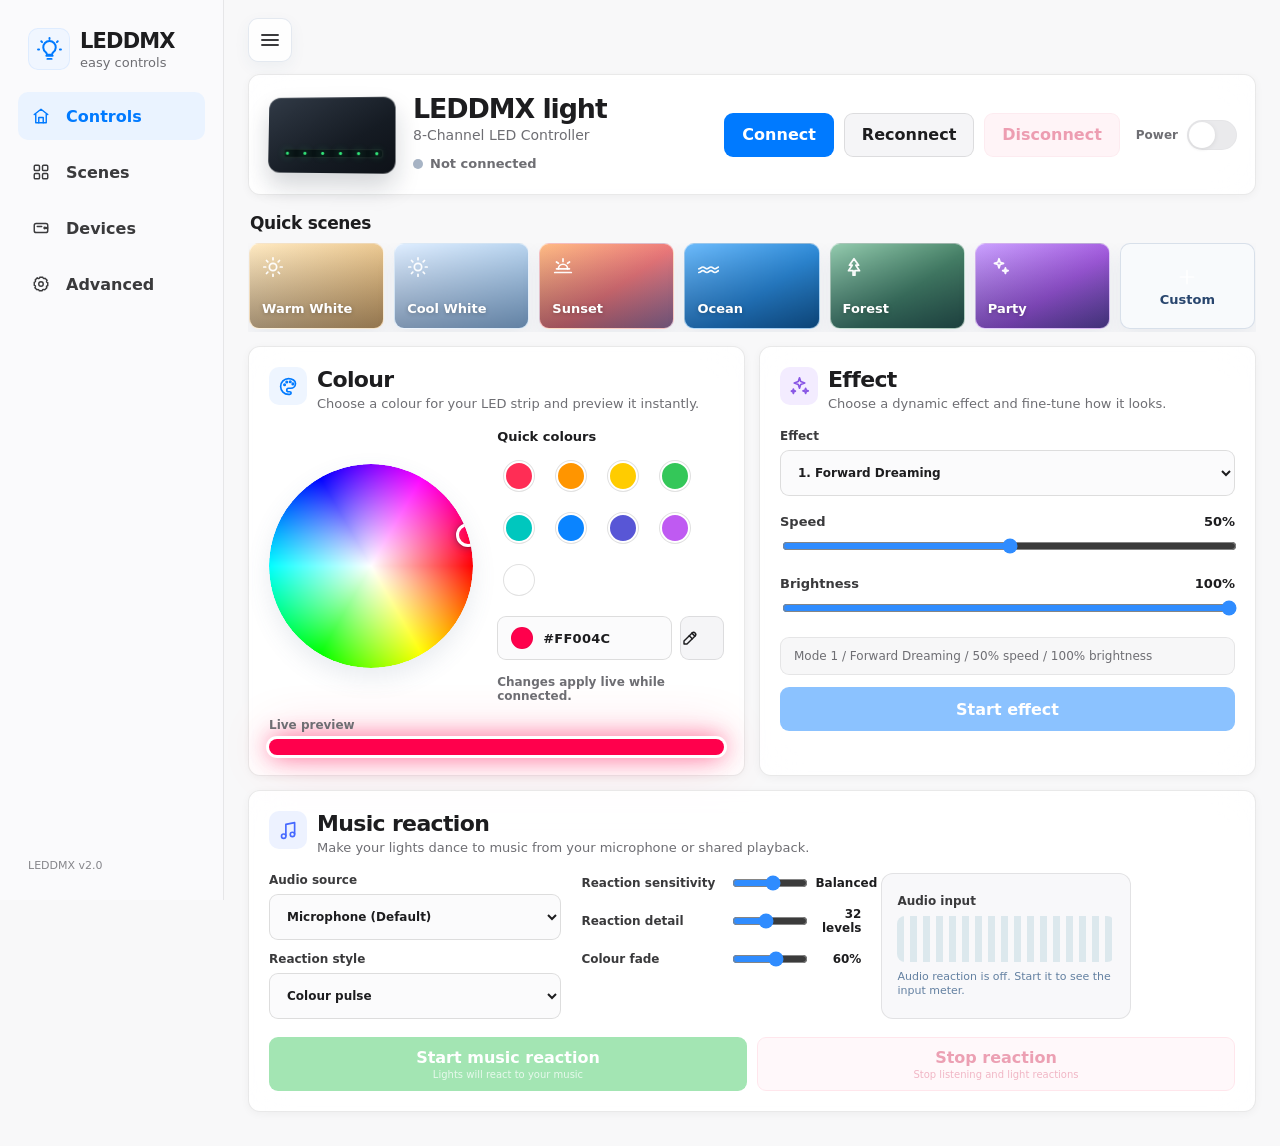
==== index.html @ a2bfce5e "chore: prepare open-source v2.0 release Add MIT licensing and repository hygiene, remove the device-" ====
<!doctype html>
<html lang="en">
<head>
  <meta charset="utf-8">
  <meta name="viewport" content="width=device-width, initial-scale=1, viewport-fit=cover">
  <meta name="theme-color" content="#f5f5f7">
  <link rel="icon" href="assets/favicon.svg" type="image/svg+xml">
  <title>LEDDMX easy controls</title>
  <link rel="stylesheet" href="assets/css/shared.css">
  <link rel="stylesheet" href="assets/css/home.css">
</head>
<body class="page-home">
  <a class="skip-link" href="#controls">Skip to controls</a>
  <div class="app-shell">
    <aside class="sidebar" id="sidebar" aria-label="LEDDMX navigation">
      <div class="brand">
        <div class="brand-bulb"><svg class="icon lg" viewBox="0 0 24 24" aria-hidden="true"><path d="M9 18h6"/><path d="M10 21h4"/><path d="M8.2 14.5A6 6 0 1 1 15.8 14.5c-.9.8-1.3 1.5-1.4 2.5H9.6c-.1-1-.5-1.7-1.4-2.5Z"/><path d="M12 2V1"/><path d="m4.9 4.9-.8-.8"/><path d="M2 12H1"/><path d="m19.1 4.9.8-.8"/><path d="M22 12h1"/></svg></div>
        <div><strong>LEDDMX</strong><small>easy controls</small></div>
      </div>
      <nav class="nav" aria-label="Primary navigation">
        <a class="active" href="index.html" aria-current="page"><span class="ico"><svg class="icon sm" viewBox="0 0 24 24" aria-hidden="true"><path d="m3 10 9-7 9 7"/><path d="M5 9.5V21h14V9.5"/><path d="M9 21v-7h6v7"/></svg></span>Controls</a>
        <a href="#scenes"><span class="ico"><svg class="icon sm" viewBox="0 0 24 24" aria-hidden="true"><rect x="3" y="3" width="7" height="7" rx="1.5"/><rect x="14" y="3" width="7" height="7" rx="1.5"/><rect x="3" y="14" width="7" height="7" rx="1.5"/><rect x="14" y="14" width="7" height="7" rx="1.5"/></svg></span>Scenes</a>
        <a href="#device"><span class="ico"><svg class="icon sm" viewBox="0 0 24 24" aria-hidden="true"><rect x="3" y="6" width="18" height="12" rx="2.5"/><path d="M7 10h6"/><circle cx="17" cy="12" r="1"/><circle cx="20" cy="12" r=".8"/></svg></span>Devices</a>
        <a href="advanced.html"><span class="ico"><svg class="icon sm" viewBox="0 0 24 24" aria-hidden="true"><circle cx="12" cy="12" r="3"/><path d="M19.4 15a1.7 1.7 0 0 0 .34 1.88l.06.06-2.83 2.83-.06-.06A1.7 1.7 0 0 0 15 19.4a1.7 1.7 0 0 0-1 .6 1.7 1.7 0 0 0-.4 1.1V21h-4v-.1A1.7 1.7 0 0 0 8.6 19.4a1.7 1.7 0 0 0-1.88.34l-.06.06-2.83-2.83.06-.06A1.7 1.7 0 0 0 4.6 15a1.7 1.7 0 0 0-.6-1 1.7 1.7 0 0 0-1.1-.4H3v-4h.1A1.7 1.7 0 0 0 4.6 8.6a1.7 1.7 0 0 0-.34-1.88l-.06-.06 2.83-2.83.06.06A1.7 1.7 0 0 0 9 4.6a1.7 1.7 0 0 0 1-.6 1.7 1.7 0 0 0 .4-1.1V3h4v.1A1.7 1.7 0 0 0 15.4 4.6a1.7 1.7 0 0 0 1.88-.34l.06-.06 2.83 2.83-.06.06A1.7 1.7 0 0 0 19.4 9c.13.37.35.7.65.96.3.25.68.39 1.08.4H21v4h-.1A1.7 1.7 0 0 0 19.4 15Z"/></svg></span>Advanced</a>
      </nav>
      <div class="sidebar-spacer"></div>
      <div class="sidebar-footer">LEDDMX v2.0</div>
    </aside>

    <button class="sidebar-overlay" id="sidebar-overlay" type="button" aria-label="Close navigation"></button>

    <main class="main" id="controls" tabindex="-1">
      <noscript><p class="noscript-notice">JavaScript is required to connect to and control the LEDDMX light.</p></noscript>
      <div class="app-topbar">
        <button class="menu-button" id="menu-toggle" type="button" aria-label="Toggle navigation" aria-controls="sidebar" aria-expanded="false"><svg class="icon lg" viewBox="0 0 24 24" aria-hidden="true"><path d="M4 7h16M4 12h16M4 17h16"/></svg></button>
        <div class="topbar-brand"><div class="brand-bulb"><svg class="icon lg" viewBox="0 0 24 24" aria-hidden="true"><path d="M9 18h6"/><path d="M10 21h4"/><path d="M8.2 14.5A6 6 0 1 1 15.8 14.5c-.9.8-1.3 1.5-1.4 2.5H9.6c-.1-1-.5-1.7-1.4-2.5Z"/><path d="M12 2V1"/><path d="m4.9 4.9-.8-.8"/><path d="M2 12H1"/><path d="m19.1 4.9.8-.8"/><path d="M22 12h1"/></svg></div><div><strong>LEDDMX</strong><small>easy controls</small></div></div>
        <div class="topbar-spacer"></div>
      </div>

      <section class="device-card" id="device">
        <div class="device-info">
          <div class="device-render" aria-hidden="true"></div>
          <div class="device-copy">
            <h1 id="device-name">LEDDMX light</h1>
            <div class="model">8-Channel LED Controller</div>
            <p id="status" role="status"><span class="live-dot"></span>Not connected</p>
          </div>
        </div>
        <div class="device-actions">
          <div class="connection-actions">
            <button id="connect" class="primary" type="button">Connect</button>
            <button id="reconnect" class="secondary" type="button">Reconnect</button>
            <button id="disconnect" class="danger" type="button" disabled>Disconnect</button>
          </div>
          <div class="power-control"><span>Power</span><button id="power-toggle" class="power-toggle" type="button" role="switch" aria-checked="false" aria-pressed="false" aria-label="Power" disabled></button></div>
        </div>
      </section>

      <section id="scenes">
        <div class="section-row"><h2>Quick scenes</h2></div>
        <div class="scenes" aria-label="Quick lighting scenes">
          <button class="scene warm" type="button" data-scene-colour="#FFD39A" data-scene-brightness="88"><svg class="icon scene-icon" viewBox="0 0 24 24" aria-hidden="true"><circle cx="12" cy="12" r="4"/><path d="M12 2v2M12 20v2M4.9 4.9l1.4 1.4M17.7 17.7l1.4 1.4M2 12h2M20 12h2M4.9 19.1l1.4-1.4M17.7 6.3l1.4-1.4"/></svg><strong>Warm White</strong></button>
          <button class="scene cool" type="button" data-scene-colour="#DCEEFF" data-scene-brightness="100"><svg class="icon scene-icon" viewBox="0 0 24 24" aria-hidden="true"><circle cx="12" cy="12" r="4"/><path d="M12 2v2M12 20v2M4.9 4.9l1.4 1.4M17.7 17.7l1.4 1.4M2 12h2M20 12h2M4.9 19.1l1.4-1.4M17.7 6.3l1.4-1.4"/></svg><strong>Cool White</strong></button>
          <button class="scene sunset" type="button" data-scene-colour="#FF704D" data-scene-brightness="78"><svg class="icon scene-icon" viewBox="0 0 24 24" aria-hidden="true"><path d="M3 18h18"/><path d="M5 14h14"/><path d="M7 14a5 5 0 0 1 10 0"/><path d="M12 3v3M4.9 6.5 7 8M19.1 6.5 17 8"/></svg><strong>Sunset</strong></button>
          <button class="scene ocean" type="button" data-scene-colour="#1A9BFF" data-scene-brightness="85"><svg class="icon scene-icon" viewBox="0 0 24 24" aria-hidden="true"><path d="M2 14c2.2 0 2.2-2 4.4-2s2.2 2 4.4 2 2.2-2 4.4-2 2.2 2 4.4 2 2.2-2 4.4-2"/><path d="M2 18c2.2 0 2.2-2 4.4-2s2.2 2 4.4 2 2.2-2 4.4-2 2.2 2 4.4 2 2.2-2 4.4-2"/></svg><strong>Ocean</strong></button>
          <button class="scene forest" type="button" data-scene-colour="#39B86F" data-scene-brightness="72"><svg class="icon scene-icon" viewBox="0 0 24 24" aria-hidden="true"><path d="m12 3-5 7h3l-4 6h5v5h2v-5h5l-4-6h3l-5-7Z"/></svg><strong>Forest</strong></button>
          <button class="scene party" type="button" data-scene-colour="#C04DFF" data-scene-effect="3" data-scene-speed="65" data-scene-brightness="100"><svg class="icon scene-icon" viewBox="0 0 24 24" aria-hidden="true"><path d="m12 3 1.2 3.8L17 8l-3.8 1.2L12 13l-1.2-3.8L7 8l3.8-1.2L12 3Z"/><path d="m19 13 .7 2.3L22 16l-2.3.7L19 19l-.7-2.3L16 16l2.3-.7L19 13Z"/></svg><strong>Party</strong></button>
          <button class="scene custom" type="button" id="custom-scene"><svg class="icon scene-icon" viewBox="0 0 24 24" aria-hidden="true"><path d="M12 5v14M5 12h14"/></svg><strong>Custom</strong></button>
        </div>
      </section>

      <div class="dashboard-grid">
        <section class="card" id="colour-section">
          <div class="card-head"><div class="section-icon"><svg class="icon" viewBox="0 0 24 24" aria-hidden="true"><path d="M12 3a9 9 0 1 0 0 18h1.5a1.5 1.5 0 0 0 0-3H12a2 2 0 0 1 0-4h2.5A5.5 5.5 0 0 0 20 8.5C20 5.5 16.4 3 12 3Z"/><circle cx="7.5" cy="10" r=".8"/><circle cx="10" cy="6.8" r=".8"/><circle cx="14" cy="6.5" r=".8"/><circle cx="17" cy="9" r=".8"/></svg></div><div><h2>Colour</h2><p>Choose a colour for your LED strip and preview it instantly.</p></div></div>
          <div class="colour-layout">
            <div class="colour-wheel-wrap">
              <div class="colour-wheel" id="colour-wheel" role="slider" tabindex="0" aria-label="Colour wheel. Left and right change hue. Up and down change saturation." aria-valuetext="#FF004C">
                <canvas id="colour-wheel-canvas" aria-hidden="true"></canvas>
                <span class="wheel-thumb" id="wheel-thumb" aria-hidden="true"></span>
              </div>
              <input id="colour" type="color" value="#ff004c" aria-label="Choose a whole-strip colour">
            </div>
            <div class="colour-tools">
              <div class="quick-title">Quick colours</div>
              <div id="swatches" class="swatches" aria-label="Quick colours"></div>
              <div class="colour-field">
                <div class="fake-input"><span id="chosen-dot"></span><span id="hex-value">#FF004C</span></div>
                <button class="eyedropper secondary" type="button" id="pick-colour" aria-label="Open colour picker"><svg class="icon sm" viewBox="0 0 24 24" aria-hidden="true"><path d="m14.5 5.5 4 4"/><path d="M4 20h4l10.8-10.8a2.8 2.8 0 0 0-4-4L4 16v4Z"/><path d="m11 9 4 4"/></svg></button>
              </div>
              <div class="preview-label preview-label-tight">Changes apply live while connected.</div>
            </div>
          </div>
          <div class="preview-label">Live preview</div>
          <div class="live-preview" aria-hidden="true"></div>
        </section>

        <section class="card" id="effect-section">
          <div class="card-head"><div class="section-icon purple"><svg class="icon" viewBox="0 0 24 24" aria-hidden="true"><path d="m12 2 1.4 4.2L18 8l-4.6 1.8L12 14l-1.4-4.2L6 8l4.6-1.8L12 2Z"/><path d="m19 14 .8 2.2L22 17l-2.2.8L19 20l-.8-2.2L16 17l2.2-.8L19 14Z"/><path d="m5 15 .6 1.7 1.7.6-1.7.6L5 20l-.6-2.1-1.7-.6 1.7-.6L5 15Z"/></svg></div><div><h2>Effect</h2><p>Choose a dynamic effect and fine-tune how it looks.</p></div></div>
          <label>Effect<select id="mode"></select></label>
          <div class="slider-block"><div class="slider-label"><span>Speed</span><output id="speed-value">50%</output></div><input id="speed" type="range" min="0" max="100" value="50"></div>
          <div class="slider-block"><div class="slider-label"><span>Brightness</span><output id="brightness-value">100%</output></div><input id="brightness" type="range" min="0" max="100" value="100"></div>
          <p id="effect-summary" class="effect-summary">Mode 1 / Forward Dreaming / 50% speed / 100% brightness</p>
          <div class="action-row"><button id="start-effect" class="primary" type="button" disabled>Start effect</button></div>
        </section>
      </div>

      <section class="card music-card" id="music-section">
        <div class="card-head"><div class="section-icon music"><svg class="icon" viewBox="0 0 24 24" aria-hidden="true"><path d="M9 18V5l10-2v13"/><circle cx="6.5" cy="18.5" r="2.5"/><circle cx="16.5" cy="16.5" r="2.5"/></svg></div><div><h2>Music reaction</h2><p>Make your lights dance to music from your microphone or shared playback.</p></div></div>
        <div class="music-grid">
          <div class="music-fields">
            <label>Audio source<select id="audio-source"><option value="microphone">Microphone (Default)</option><option value="system">Browser tab / system audio</option></select></label>
            <label>Reaction style<select id="music-style"><option value="0">Colour pulse</option><option value="1">Colour cycle</option><option value="2">Beat flash</option><option value="3">Deep pulse</option><option value="4">Volume brightness</option><option value="5">Warm fire pulse</option><option value="6">Ocean pulse</option></select></label>
          </div>
          <details class="music-advanced" id="music-advanced" open>
            <summary>Advanced controls</summary>
            <div class="music-advanced-inner">
              <div class="music-sliders">
                <div class="mini-slider"><label for="music-sensitivity">Reaction sensitivity</label><input id="music-sensitivity" type="range" min="0" max="100" value="55"><output id="music-sensitivity-value">Balanced</output></div>
                <div class="mini-slider"><label for="music-detail">Reaction detail</label><input id="music-detail" type="range" min="8" max="64" step="1" value="32"><output id="music-detail-value">32 levels</output></div>
                <div class="mini-slider"><label for="music-smoothness">Colour fade</label><input id="music-smoothness" type="range" min="0" max="100" value="60"><output id="music-smoothness-value">60%</output></div>
              </div>
              <div class="audio-box">
                <div class="audio-box-title">Audio input</div>
                <div class="meter" aria-label="Audio input level"><div id="music-meter"></div></div>
                <p id="music-state" aria-live="polite">Audio reaction is off. Start it to see the input meter.</p>
              </div>
            </div>
          </details>
        </div>
        <div class="music-actions">
          <button id="start-mic" class="success" type="button" disabled>Start music reaction<span class="button-caption">Lights will react to your music</span></button>
          <button id="stop-mic" class="music-stop" type="button" disabled>Stop reaction<span class="button-caption">Stop listening and light reactions</span></button>
        </div>
      </section>

    </main>
  </div>
  <div class="toast" id="toast" role="status" aria-live="polite"></div>
  <script type="module" src="assets/js/home.js"></script>
</body>
</html>
---- assets/css/shared.css ----
:root {
  color-scheme: light;
  font-family: -apple-system, BlinkMacSystemFont, "SF Pro Text", "SF Pro Display", "Helvetica Neue", system-ui, sans-serif;
  --ink: #1d1d1f;
  --muted: #6e6e73;
  --background: #f5f5f7;
  --line: rgba(0, 0, 0, .10);
  --blue: #007aff;
  --blue-soft: #eaf3ff;
  --radius-card: 12px;
  --radius-control: 9px;
  --radius-small: 7px;
  --shadow: 0 2px 8px rgba(0, 0, 0, .045);
  background: var(--background);
  color: var(--ink);
}

* { box-sizing: border-box; }

html {
  scroll-behavior: smooth;
  -webkit-font-smoothing: antialiased;
  -moz-osx-font-smoothing: grayscale;
}

body { margin: 0; min-height: 100vh; background: var(--background); color: var(--ink); }
body.menu-open { overflow: hidden; }
button, input, select, textarea { font: inherit; }
button { -webkit-tap-highlight-color: transparent; touch-action: manipulation; }
a { color: inherit; }

:where(button, a, select, input, textarea, summary, [tabindex]):focus-visible {
  outline: 3px solid rgba(0, 122, 255, .30);
  outline-offset: 2px;
}

.icon { width: 20px; height: 20px; display: block; fill: none; stroke: currentColor; stroke-width: 1.9; stroke-linecap: round; stroke-linejoin: round; }
.icon.lg { width: 24px; height: 24px; }
.skip-link { position: fixed; top: 8px; left: 8px; z-index: 1000; padding: 10px 14px; border-radius: var(--radius-control); background: var(--ink); color: #fff; font-weight: 600; text-decoration: none; transform: translateY(-150%); }
.skip-link:focus { transform: translateY(0); }
.noscript-notice { margin: 10px 0 16px; padding: 12px 14px; border: 1px solid rgba(185, 87, 18, .22); border-radius: var(--radius-control); background: #fff4ec; color: #8a410d; line-height: 1.45; }

/* Shared shell and device primitives; page sheets supply only visual variants. */
.app-shell { width: min(1500px, 100%); min-height: 100vh; margin: 0 auto; display: grid; grid-template-columns: 224px minmax(0, 1fr); background: rgba(255, 255, 255, .28); transition: grid-template-columns .24s ease; }
body.sidebar-collapsed .app-shell { grid-template-columns: 0 minmax(0, 1fr); }
.sidebar { position: sticky; top: 0; height: 100vh; z-index: 50; min-width: 224px; padding: 26px 18px 24px; display: flex; flex-direction: column; overflow: hidden; background: rgba(250, 250, 252, .91); border-right: 1px solid rgba(0, 0, 0, .08); backdrop-filter: blur(26px) saturate(140%); transition: transform .24s ease, opacity .2s ease; }
body.sidebar-collapsed .sidebar { transform: translateX(-100%); opacity: 0; pointer-events: none; }
.brand { display: flex; gap: 10px; align-items: center; padding: 2px 10px 22px; }
.brand strong { display: block; font-size: 21px; letter-spacing: -.04em; }
.brand small { display: block; color: var(--muted); margin-top: 2px; font-size: 13px; }
.nav { display: grid; gap: 8px; }
.nav a { min-height: 48px; padding: 0 14px; border-radius: 10px; display: flex; align-items: center; gap: 12px; text-decoration: none; color: #3a3a3c; font-weight: 600; }
.nav a.active { color: var(--blue); background: var(--blue-soft); }
.sidebar-spacer, .topbar-spacer { flex: 1; }
.sidebar-footer { padding: 14px 10px 2px; color: #86868b; font-size: 11px; line-height: 1.35; }
.main { min-width: 0; padding: 14px 24px 34px; }
.app-topbar { min-height: 52px; display: flex; align-items: center; gap: 12px; margin-bottom: 8px; }
.menu-button { width: 44px; min-width: 44px; height: 44px; min-height: 44px; padding: 0; display: grid; place-items: center; border: 1px solid var(--line); border-radius: 10px; color: #3a3a3c; background: rgba(255, 255, 255, .78); box-shadow: var(--shadow); cursor: pointer; }
.topbar-brand { display: none; align-items: center; gap: 9px; min-width: 0; }
.topbar-brand strong { display: block; font-size: 18px; letter-spacing: -.04em; }
.topbar-brand small { display: block; color: var(--muted); font-size: 11px; }
.sidebar-overlay { display: none; position: fixed; inset: 0; z-index: 45; border: 0; border-radius: 0; background: rgba(24, 39, 65, .20); backdrop-filter: blur(4px); padding: 0; min-height: 0; }
.device-card, .card { border: 1px solid rgba(0, 0, 0, .085); background: var(--panel); backdrop-filter: blur(20px) saturate(145%); box-shadow: var(--shadow); }
.device-card { border-radius: var(--radius-card); padding: 18px; display: grid; grid-template-columns: minmax(320px, 1fr) auto; align-items: center; gap: 18px; }
.device-info { display: flex; align-items: center; gap: 18px; min-width: 0; }
.device-copy { min-width: 0; }
.device-copy h1 { margin: 0; font-size: clamp(21px, 2.1vw, 29px); letter-spacing: -.04em; white-space: nowrap; overflow: hidden; text-overflow: ellipsis; }
.device-copy .model { color: var(--muted); font-size: 14px; margin-top: 3px; }
#status { margin: 9px 0 0; min-height: 24px; display: flex; align-items: center; gap: 7px; color: var(--muted); font-size: 13px; font-weight: 600; line-height: 1.35; }
#status.connected { color: #128b61; }
.live-dot { display: inline-block; width: 10px; height: 10px; border-radius: 50%; background: #a7b4c5; flex: 0 0 auto; }
.live-dot.on { background: #18c783; box-shadow: 0 0 0 5px rgba(24, 199, 131, .10); }
.connection-actions { display: flex; flex-wrap: wrap; justify-content: flex-end; gap: 10px; }
.card { border-radius: var(--radius-card); padding: 20px; min-width: 0; }
.card-head { display: flex; align-items: flex-start; gap: 10px; margin-bottom: 16px; }
.card-head p { margin: 3px 0 0; color: var(--muted); font-size: 13px; line-height: 1.4; }
.dashboard-grid { display: grid; grid-template-columns: repeat(2, minmax(0, 1fr)); gap: 14px; margin-top: 14px; }
.preview-label-tight { margin-top: 0; }

@supports (min-height: 100dvh) { body { min-height: 100dvh; } }
@supports not ((backdrop-filter: blur(1px)) or (-webkit-backdrop-filter: blur(1px))) { .sidebar, .device-card, .card { background: #fff; } }
@media (prefers-reduced-motion: reduce) { html { scroll-behavior: auto; } *, *::before, *::after { scroll-behavior: auto !important; transition-duration: .01ms !important; animation-duration: .01ms !important; animation-iteration-count: 1 !important; } }
@media (max-width: 900px) { .app-shell, body.sidebar-collapsed .app-shell { display: block; width: 100%; } .sidebar { position: fixed; left: 0; top: 0; bottom: 0; width: min(82vw, 310px); min-width: 0; height: 100dvh; transform: translateX(-105%); opacity: 1; pointer-events: auto; box-shadow: 18px 0 48px rgba(35, 59, 92, .18); } body.sidebar-collapsed .sidebar { transform: translateX(-105%); opacity: 1; pointer-events: auto; } body.menu-open .sidebar, body.menu-open.sidebar-collapsed .sidebar { transform: translateX(0); } body.menu-open .sidebar-overlay { display: block; } .main { padding: 10px 14px 34px; } .topbar-brand { display: flex; } .device-card { grid-template-columns: 1fr; gap: 14px; padding: 16px; } .connection-actions { justify-content: stretch; } .connection-actions button { flex: 1 1 30%; min-width: 0; padding-inline: 8px; } .dashboard-grid { grid-template-columns: 1fr; } }
@media (max-width: 620px) { .main { padding-inline: 10px; } .device-info { align-items: flex-start; } .device-render { width: 82px; height: 54px; } .device-copy h1 { font-size: 18px; white-space: normal; } .device-copy .model, #status { font-size: 12px; } .card { padding: 16px; } }
---- assets/css/home.css ----
:root {
      --panel: rgba(255, 255, 255, .88);
      --panel-solid: #ffffff;
      --green: #13b878;
      --red: #ef476f;
      --purple: #8b52ff;
      --chosen-colour: #ff004c;
    }
    .icon.sm { width: 18px; height: 18px; }


    .app-shell {
      width: min(1500px, 100%);
      min-height: 100vh;
      margin: 0 auto;
      display: grid;
      grid-template-columns: 224px minmax(0, 1fr);
      gap: 0;
      background: rgba(255,255,255,.28);
      box-shadow: none;
      transition: grid-template-columns .24s ease;
    }
    body.sidebar-collapsed .app-shell { grid-template-columns: 0 minmax(0, 1fr); }
    .sidebar {
      position: sticky;
      top: 0;
      height: 100vh;
      padding: 26px 18px 24px;
      border-right: 1px solid rgba(0, 0, 0, .08);
      background: rgba(250, 250, 252, .90);
      backdrop-filter: blur(26px) saturate(140%);
      display: flex;
      flex-direction: column;
      overflow: hidden;
      z-index: 50;
      min-width: 224px;
      transition: transform .24s ease, opacity .2s ease;
    }
    body.sidebar-collapsed .sidebar { transform: translateX(-100%); opacity: 0; pointer-events: none; }
    .brand { display: flex; gap: 10px; align-items: center; padding: 2px 10px 22px; }
    .brand-bulb {
      width: 42px; height: 42px; border-radius: 10px;
      display: grid; place-items: center;
      color: var(--blue); background: #f0f6ff;
      box-shadow: inset 0 0 0 1px rgba(22,119,255,.08);
    }
    .brand-bulb .icon { width: 25px; height: 25px; }
    .brand strong { display: block; font-size: 21px; letter-spacing: -.04em; }
    .brand small { display: block; color: var(--muted); margin-top: 2px; font-size: 13px; }

    .nav { display: grid; gap: 8px; }
    .nav a {
      text-decoration: none;
      display: flex; align-items: center; gap: 12px;
      min-height: 48px; padding: 0 14px;
      border-radius: 10px;
      color: #3a3a3c; font-weight: 600;
    }
    .nav a.active { color: var(--blue); background: #eaf3ff; }
    .nav .ico { width: 22px; text-align: center; font-size: 18px; }
    .sidebar-spacer { flex: 1; }
    .sidebar-footer {
      padding: 14px 10px 2px;
      color: #86868b;
      font-size: 11px;
      line-height: 1.35;
    }

    .main { min-width: 0; padding: 14px 24px 34px; }
    .app-topbar {
      min-height: 52px; display: flex; align-items: center; justify-content: space-between;
      gap: 12px; margin-bottom: 8px;
    }
    .menu-button {
      width: 44px; min-width: 44px; height: 44px; min-height: 44px; padding: 0;
      border-radius: 10px; display: grid; place-items: center;
      background: rgba(255,255,255,.76); border: 1px solid rgba(111,139,177,.18);
      box-shadow: 0 5px 16px rgba(57,83,120,.06); color: #3a3a3c;
    }
    .topbar-brand { display: none; align-items: center; gap: 9px; min-width: 0; }
    .topbar-brand strong { display:block; font-size:18px; letter-spacing:-.04em; }
    .topbar-brand small { display:block; color:#7390ba; margin-top:-1px; font-size:11px; }
    .topbar-spacer { flex: 1; }
    .sidebar-overlay {
      display: none; position: fixed; inset: 0; z-index: 45; border: 0; border-radius: 0;
      background: rgba(24,39,65,.22); backdrop-filter: blur(4px); padding: 0; min-height: 0;
      box-shadow: none;
    }

    .device-card, .card {
      border: 1px solid rgba(0, 0, 0, .085);
      background: var(--panel);
      backdrop-filter: blur(20px) saturate(145%);
      box-shadow: var(--shadow);
    }
    .device-card {
      border-radius: var(--radius-card);
      padding: 18px;
      display: grid;
      grid-template-columns: minmax(300px, 1fr) auto;
      align-items: center;
      gap: 18px;
    }
    .device-info { display: flex; align-items: center; gap: 18px; min-width: 0; }
    .device-render {
      width: 128px; height: 76px; border-radius: 12px;
      position: relative;
      background: linear-gradient(150deg, #303945 2%, #151b23 62%, #0d1117);
      box-shadow: 0 13px 24px rgba(18, 29, 43, .18), inset 0 1px 0 rgba(255,255,255,.15);
      transform: perspective(500px) rotateY(-8deg) rotateX(4deg);
      flex: 0 0 auto;
    }
    .device-render:before {
      content: ""; position: absolute; left: 16px; right: 12px; bottom: 15px; height: 9px;
      border-radius: 3px; background: #091014; box-shadow: inset 0 0 0 1px rgba(255,255,255,.08);
    }
    .device-render:after {
      content: "• • • • • •"; letter-spacing: 4px; color: #32e67a; font-size: 11px;
      position: absolute; right: 11px; bottom: 13px; text-shadow: 0 0 8px #32e67a;
    }
    .device-copy { min-width: 0; }
    .device-copy h1 { margin: 0; font-size: clamp(21px, 2.1vw, 29px); letter-spacing: -.04em; white-space: nowrap; overflow: hidden; text-overflow: ellipsis; }
    .device-copy .model { color: var(--muted); font-size: 14px; margin-top: 3px; }
    #status {
      margin: 9px 0 0; min-height: 24px;
      display: flex; align-items: center; gap: 7px;
      color: var(--muted); font-size: 13px; font-weight: 600;
    }
    #status.connected { color: #128b61; }
    .live-dot { display: inline-block; width: 10px; height: 10px; border-radius: 50%; background: #a7b4c5; flex: 0 0 auto; }
    .live-dot.on { background: #18c783; box-shadow: 0 0 0 5px rgba(24,199,131,.10); }

    .connection-actions { display: flex; flex-wrap: wrap; justify-content: flex-end; gap: 10px; }
    button {
      min-height: 44px;
      border: 1px solid rgba(0, 0, 0, .10);
      border-radius: var(--radius-control);
      padding: 0 17px;
      background: #f7f7f8;
      color: #1d1d1f;
      font-weight: 600;
      cursor: pointer;
      box-shadow: none;
      transition: transform .15s ease, box-shadow .15s ease, filter .15s ease;
    }
    button:hover:not(:disabled) { background-color: #f0f0f2; }
    button:active:not(:disabled) { transform: translateY(0); }
    button:disabled, select:disabled, input:disabled { opacity: .45; cursor: not-allowed; }
    button.primary { background: #007aff; color: white; border-color: transparent; }
    button.secondary { background: #f5f5f7; color: #1d1d1f; }
    button.danger { background: #ffe8ee; color: #d82854; border-color: rgba(216,40,84,.10); }
    button.success { background: #34c759; color: white; border-color: transparent; }
    button.music-stop { background: #fff0f4; color: #d42d57; border-color: #ffc8d6; }

    .section-row { display: flex; align-items: center; justify-content: space-between; gap: 12px; margin: 18px 2px 10px; }
    .section-row h2 { margin: 0; font-size: 17px; letter-spacing: -.02em; }
    .scenes {
      display: grid;
      grid-template-columns: repeat(7, minmax(112px, 1fr));
      gap: 10px;
      overflow-x: auto;
      padding: 0 1px 3px;
      scrollbar-width: thin;
    }
    .scene {
      position: relative; isolation: isolate;
      height: 86px; min-width: 112px;
      overflow: hidden;
      border: 1px solid rgba(255,255,255,.55);
      border-radius: 10px;
      color: white;
      text-align: left;
      padding: 12px;
      display: flex; flex-direction: column; justify-content: space-between;
      box-shadow: 0 10px 20px rgba(66,89,126,.08);
    }
    .scene:before { content: ""; position: absolute; inset: 0; z-index: -1; background: linear-gradient(180deg, rgba(255,255,255,.08), rgba(16,28,55,.35)); }
    .scene .scene-icon { width: 22px; height: 22px; color: rgba(255,255,255,.96); }
    .scene strong { font-size: 13px; text-shadow: 0 1px 4px rgba(0,0,0,.25); }
    .scene.warm { background: linear-gradient(145deg, #ffe8bd, #d8a55b); }
    .scene.cool { background: linear-gradient(145deg, #dcecff, #8eb8de); }
    .scene.sunset { background: linear-gradient(145deg, #ffb67a, #ec6e70 55%, #9d6e97); }
    .scene.ocean { background: linear-gradient(145deg, #60b5fb, #1d81d4 58%, #0b5a9a); }
    .scene.forest { background: linear-gradient(145deg, #8bc7a8, #39795c 58%, #245342); }
    .scene.party { background: linear-gradient(145deg, #c699ff, #9c4edc 58%, #5a3d9a); }
    .scene.custom { background: #f8fafc; color: #29466e; border-color: rgba(119,145,181,.25); align-items: center; text-align: center; justify-content: center; gap: 4px; }
    .scene.custom:before { display: none; }
    .scene.custom strong { text-shadow: none; }
    .scene.active {
      outline: 3px solid rgba(0,122,255,.28);
      outline-offset: 2px;
    }

    .dashboard-grid { display: grid; grid-template-columns: minmax(0, 1fr) minmax(0, 1fr); gap: 14px; margin-top: 14px; }
    .card { border-radius: var(--radius-card); padding: 20px; min-width: 0; }
    .card-head { display: flex; align-items: flex-start; gap: 10px; margin-bottom: 16px; }
    .section-icon {
      width: 38px; height: 38px; border-radius: 10px;
      display: grid; place-items: center;
      background: #eef5ff; color: var(--blue); flex: 0 0 auto;
    }
    .section-icon .icon { width: 21px; height: 21px; }
    .section-icon.purple { background: #f3ecff; color: #8957e5; }
    .section-icon.music { background: #edf2ff; color: #4669ff; }
    .card-head h2 { margin: 0; font-size: 22px; letter-spacing: -.03em; }
    .card-head p { margin: 3px 0 0; color: var(--muted); font-size: 13px; line-height: 1.4; }

    .colour-layout { display: grid; grid-template-columns: minmax(0, .9fr) minmax(0, 1fr); gap: 24px; align-items: center; min-width: 0; }
    .colour-wheel-wrap { display: grid; place-items: center; }
    .colour-wheel {
      width: min(230px, 100%); aspect-ratio: 1; border-radius: 50%; position: relative;
      cursor: crosshair; touch-action: none; user-select: none; overflow: hidden;
      box-shadow: inset 0 0 0 1px rgba(22,63,111,.08), 0 10px 24px rgba(70,96,135,.12);
      background: #fff;
    }
    #colour-wheel-canvas { width: 100%; height: 100%; display: block; border-radius: 50%; }
    .wheel-thumb {
      position: absolute; width: 24px; height: 24px; border-radius: 50%;
      left: var(--wheel-x, 78%); top: var(--wheel-y, 28%); transform: translate(-50%, -50%);
      border: 3px solid white; box-shadow: 0 1px 7px rgba(27,45,70,.45), 0 0 0 1px rgba(0,0,0,.10);
      pointer-events: none; background: transparent;
    }
    .colour-wheel:focus-visible { outline: 3px solid rgba(22,119,255,.28); outline-offset: 4px; }
    #colour { width: 1px; height: 1px; opacity: 0; position: absolute; pointer-events: none; }
    .quick-title { font-size: 13px; font-weight: 600; margin-bottom: 10px; }
    .colour-tools { min-width: 0; max-width: 100%; }
    .swatches { display: grid; grid-template-columns: repeat(auto-fit, 44px); gap: 8px; margin-bottom: 14px; max-width: 100%; justify-content: start; }
    .swatch {
      width: 44px; height: 44px; min-height: 44px; padding: 0; border: 0; border-radius: 50%;
      background: transparent; position: relative; box-shadow: none;
    }
    .swatch::before {
      content: ""; position: absolute; inset: 7px; border-radius: 50%;
      background: var(--swatch-colour); border: 2px solid white;
      box-shadow: 0 0 0 1px rgba(0,0,0,.12);
    }
    .swatch.selected::before { box-shadow: 0 0 0 2px white, 0 0 0 4px var(--blue); }
    .colour-field { display: grid; grid-template-columns: minmax(0, 1fr) 44px; gap: 8px; margin-bottom: 12px; min-width: 0; }
    .fake-input {
      min-height: 44px; display: flex; align-items: center; gap: 10px; padding: 0 13px;
      border: 1px solid rgba(0,0,0,.12); border-radius: var(--radius-control); background: #fbfbfc; color: #1d1d1f;
      min-width: 0; overflow: hidden;
    }
    #chosen-dot { width: 22px; height: 22px; border-radius: 50%; background: var(--chosen-colour); box-shadow: inset 0 0 0 1px rgba(0,0,0,.05); }
    #hex-value { font-weight: 600; letter-spacing: .02em; font-size: 13px; white-space: nowrap; overflow: hidden; text-overflow: ellipsis; }
    .eyedropper { min-width: 44px; padding: 0; }
    .preview-label { margin-top: 15px; color: var(--muted); font-size: 12px; font-weight: 600; }
    .live-preview {
      height: 16px; border-radius: 999px; margin-top: 7px;
      background: var(--chosen-colour);
      box-shadow: 0 0 0 3px white, 0 0 24px color-mix(in srgb, var(--chosen-colour) 72%, transparent), 0 0 52px color-mix(in srgb, var(--chosen-colour) 30%, transparent);
    }

    label { display: grid; gap: 7px; font-size: 12px; font-weight: 600; color: #3a3a3c; }
    select {
      min-height: 46px; width: 100%; padding: 0 13px;
      border: 1px solid rgba(0,0,0,.12); border-radius: var(--radius-control);
      background: #fbfbfc; color: #1d1d1f; outline: none;
    }
    .slider-block { margin-top: 18px; }
    .slider-label { display: flex; align-items: center; justify-content: space-between; gap: 12px; margin-bottom: 7px; font-size: 13px; color: #3a3a3c; font-weight: 600; }
    .slider-label output { color: #1d1d1f; font-variant-numeric: tabular-nums; font-weight: 600; }
    input[type="range"] { width: 100%; accent-color: #2f8cff; }
    .effect-summary {
      margin: 17px 0 12px; padding: 11px 13px; border-radius: var(--radius-control);
      background: #f7f7f8; color: var(--muted); font-size: 12px; border: 1px solid rgba(0,0,0,.075);
    }
    .action-row { display: flex; gap: 8px; flex-wrap: wrap; }
    .action-row > button { flex: 1 1 120px; }

    .music-card { margin-top: 14px; }
    .music-grid { display: grid; grid-template-columns: minmax(220px,.9fr) minmax(280px,1fr) minmax(250px,.95fr); gap: 20px; align-items: stretch; }
    .music-fields { display: grid; gap: 12px; align-content: start; }
    .music-sliders { display: grid; gap: 14px; align-content: start; }
    .mini-slider { display: grid; grid-template-columns: 140px 1fr 46px; gap: 9px; align-items: center; }
    .mini-slider label { display: block; font-size: 12px; white-space: nowrap; }
    .mini-slider output { text-align: right; font-size: 12px; font-weight: 600; }
    .audio-box {
      border: 1px solid rgba(0,0,0,.09); background: #f8f8fa; border-radius: 12px; padding: 15px;
      min-height: 142px; display: flex; flex-direction: column; justify-content: center;
    }
    .audio-box-title { font-size: 12px; font-weight: 600; color: #3a3a3c; }
    .meter {
      height: 46px; margin: 8px 0; border-radius: 8px; position: relative; overflow: hidden;
      background: repeating-linear-gradient(90deg, #dce8ed 0 7px, transparent 7px 13px);
    }
    .meter > div {
      width: 0%; height: 100%; transition: width .1s linear;
      background: repeating-linear-gradient(90deg, #26d8bc 0 7px, transparent 7px 13px);
      filter: drop-shadow(0 0 5px rgba(38,216,188,.25));
    }
    #music-state { margin: 0; color: #6380a1; font-size: 11px; line-height: 1.35; }
    .music-actions { display: grid; grid-template-columns: 1fr 1fr; gap: 10px; margin-top: 18px; }
    .music-actions button { min-height: 54px; }
    .button-caption { display: block; font-size: 10px; opacity: .75; margin-top: 2px; font-weight: 500; }


    .device-actions { display: flex; align-items: center; justify-content: flex-end; gap: 12px; flex-wrap: wrap; }
    .power-control { display: flex; align-items: center; gap: 9px; padding-left: 4px; }
    .power-control > span { font-size: 12px; color: var(--muted); font-weight: 600; }
    .power-toggle {
      width: 50px; min-width: 50px; height: 44px; min-height: 44px; padding: 0; border: 0; border-radius: 999px;
      background: transparent; position: relative; box-shadow: none;
    }
    .power-toggle::before {
      content: ""; position: absolute; width: 50px; height: 30px; top: 7px; left: 0; border-radius: 999px;
      background: #d1d1d6; box-shadow: inset 0 0 0 1px rgba(0,0,0,.05); transition: background-color .18s ease;
    }
    .power-toggle::after {
      content: ""; position: absolute; width: 26px; height: 26px; top: 9px; left: 2px; border-radius: 50%;
      background: white; box-shadow: 0 1px 4px rgba(0,0,0,.22); transition: transform .18s ease;
    }
    .power-toggle[aria-pressed="true"]::before { background: #34c759; }
    .power-toggle[aria-pressed="true"]::after { transform: translateX(20px); }
    .power-toggle:disabled { opacity: .45; }

    .toast {
      position: fixed; left: 50%; bottom: max(18px, env(safe-area-inset-bottom)); transform: translate(-50%, 16px);
      z-index: 100; max-width: min(92vw, 460px); padding: 11px 15px; border-radius: 10px;
      background: rgba(30,30,32,.92); color: white; font-size: 13px; font-weight: 600;
      box-shadow: 0 8px 30px rgba(0,0,0,.18); opacity: 0; pointer-events: none;
      transition: opacity .18s ease, transform .18s ease; backdrop-filter: blur(18px);
    }
    .toast.show { opacity: 1; transform: translate(-50%, 0); }
    .toast.error { background: rgba(172,35,52,.95); }

    .music-advanced { display: contents; }
    .music-advanced > summary { display: none; }
    .music-advanced-inner { display: grid; grid-template-columns: minmax(280px,1fr) minmax(250px,.95fr); gap: 20px; }



    @media (max-width: 1180px) {
      .app-shell { grid-template-columns: 190px minmax(0,1fr); }
      body.sidebar-collapsed .app-shell { grid-template-columns: 0 minmax(0,1fr); }
      .sidebar { padding-inline: 14px; min-width: 190px; }
      .device-render { width: 104px; height: 66px; }
      .music-grid { grid-template-columns: minmax(220px,.9fr) minmax(0,1.6fr); }
      .music-advanced-inner { grid-template-columns: 1fr; gap: 14px; }
      .audio-box { min-height: 110px; }
      .scenes { grid-template-columns: repeat(7, 120px); }
    }

    @media (max-width: 1080px) and (min-width: 901px) {
      .dashboard-grid { grid-template-columns: 1fr; }
      .colour-layout { grid-template-columns: minmax(220px, .8fr) minmax(240px, 1fr); }
      .colour-wheel { width: min(230px, 100%); }
    }

    @media (max-width: 900px) {
      .app-shell, body.sidebar-collapsed .app-shell { display: block; width: 100%; }
      .sidebar {
        display: flex; position: fixed; left: 0; top: 0; bottom: 0; width: min(82vw, 310px);
        min-width: 0; height: 100dvh; transform: translateX(-105%); opacity: 1; pointer-events: auto;
        box-shadow: 18px 0 48px rgba(35,59,92,.18);
      }
      body.sidebar-collapsed .sidebar { transform: translateX(-105%); opacity: 1; pointer-events: auto; }
      body.menu-open .sidebar, body.menu-open.sidebar-collapsed .sidebar { transform: translateX(0); }
      body.menu-open .sidebar-overlay { display: block; }
      .main { padding: 10px 14px 34px; }
      .app-topbar { margin-bottom: 8px; }
      .topbar-brand { display: flex; }
      .topbar-brand .brand-bulb { width: 38px; height: 38px; border-radius: 9px; }
      .topbar-brand .brand-bulb .icon { width: 22px; height: 22px; }
      .device-card { grid-template-columns: 1fr; gap: 14px; border-radius: var(--radius-card); padding: 16px; }
      .device-info { gap: 13px; }
      .device-render { width: 92px; height: 58px; border-radius: 10px; }
      .device-copy h1 { font-size: 21px; }
      .device-actions { justify-content: stretch; }
      .connection-actions { justify-content: stretch; flex: 1 1 100%; }
      .connection-actions button { flex: 1 1 30%; min-width: 0; padding-inline: 8px; }
      .section-row { margin-top: 16px; }
      .scenes { margin-inline: -14px; padding-inline: 14px; grid-template-columns: repeat(7, 104px); scroll-snap-type: x proximity; }
      .scene { min-width: 104px; scroll-snap-align: start; }
      .dashboard-grid { grid-template-columns: 1fr; }
      .colour-layout { grid-template-columns: minmax(170px,.85fr) minmax(180px,1fr); }
      .music-grid { grid-template-columns: 1fr 1.4fr; }
      .music-actions { grid-template-columns: 1fr 1fr; }
      #scenes { position: relative; }
      #scenes::after { content: ""; position: absolute; right: -1px; bottom: 3px; width: 32px; height: 86px; pointer-events: none; background: linear-gradient(90deg, transparent, #f5f5f7); }
    }

    @media (max-width: 620px) {
      .main { padding-inline: 10px; }
      .device-card, .card { border-radius: var(--radius-card); }
      .device-info { align-items: flex-start; }
      .device-render { width: 82px; height: 54px; }
      .device-copy h1 { font-size: 18px; }
      .device-copy .model { font-size: 12px; }
      #status { font-size: 11px; line-height: 1.3; }
      .device-actions { display: grid; grid-template-columns: 1fr; gap: 10px; }
      .connection-actions { display: grid; grid-template-columns: 1fr 1fr 1fr; gap: 7px; }
      .connection-actions button { min-height: 44px; font-size: 12px; }
      .power-control { justify-content: flex-end; }
      .scenes { margin-inline: -10px; padding-inline: 10px; }
      .card { padding: 16px; }
      .card-head h2 { font-size: 20px; }
      .colour-layout { grid-template-columns: 1fr; gap: 18px; }
      .colour-wheel { width: min(230px, 70vw); }
      .colour-tools { width: min(100%, 340px); margin-inline: auto; }
      .swatches { grid-template-columns: repeat(auto-fit, 44px); justify-content: center; }
      .quick-title { text-align: center; }
      .music-grid { grid-template-columns: 1fr; gap: 14px; }
      .music-advanced { display: block; border-top: 1px solid rgba(0,0,0,.08); padding-top: 10px; }
      .music-advanced > summary { display: flex; min-height: 44px; align-items: center; justify-content: space-between; cursor: pointer; color: #3a3a3c; font-size: 13px; font-weight: 600; list-style: none; }
      .music-advanced > summary::-webkit-details-marker { display: none; }
      .music-advanced > summary::after { content: "+"; font-size: 18px; color: var(--muted); }
      .music-advanced[open] > summary::after { content: "−"; }
      .music-advanced-inner { grid-template-columns: 1fr; gap: 14px; padding-top: 10px; }
      .audio-box { grid-column: auto; }
      .mini-slider { grid-template-columns: 118px 1fr 38px; }
      .action-row { display: grid; grid-template-columns: 1fr 1fr; }
      #start-effect { grid-column: 1 / -1; }
    }

    @media (max-width: 390px) {
      .device-render { display: none; }
      .device-copy h1 { white-space: normal; }
      .connection-actions { grid-template-columns: 1fr 1fr; }
      #disconnect { grid-column: 1 / -1; }
      .mini-slider { grid-template-columns: 1fr 40px; }
      .mini-slider label { grid-column: 1 / -1; }
    }
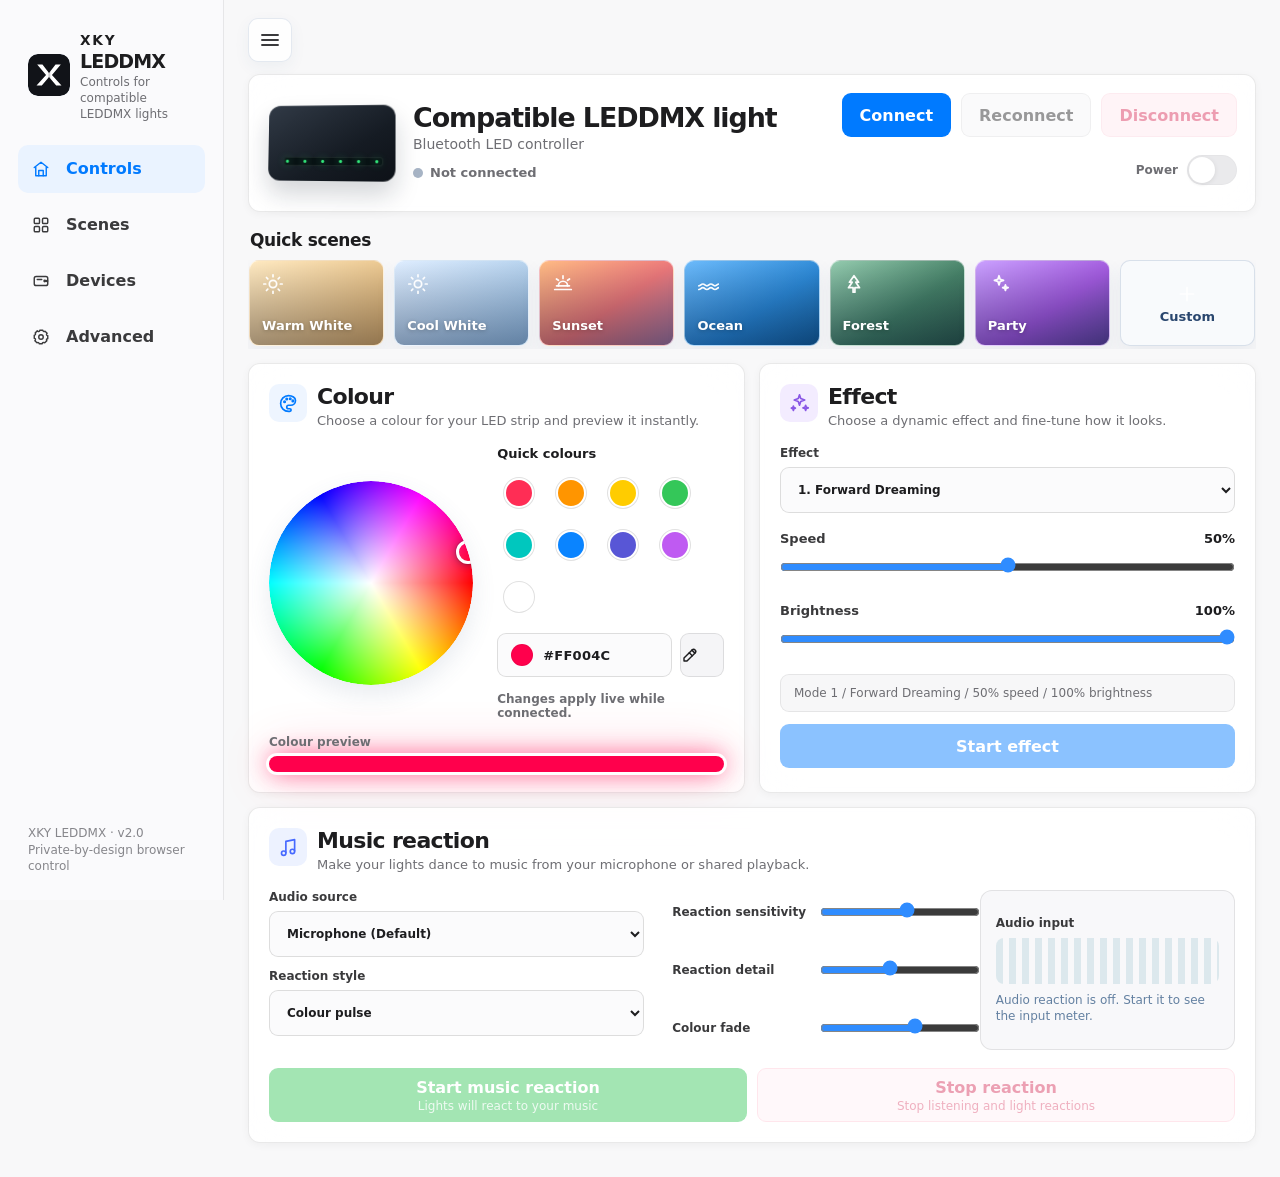
==== commit 1f4c7966: "feat: unify XKY LEDDMX controller views Move Easy and Advanced controls into a shared hash-routed co" ====
--- a/index.html
+++ b/index.html
@@ -3,28 +3,36 @@
 <head>
   <meta charset="utf-8">
   <meta name="viewport" content="width=device-width, initial-scale=1, viewport-fit=cover">
-  <meta name="theme-color" content="#f5f5f7">
+  <meta name="theme-color" content="#111318">
+  <meta name="description" content="XKY LEDDMX is a private-by-design browser controller for compatible LEDDMX Bluetooth lights.">
+  <meta name="robots" content="index,follow">
+  <link rel="canonical" href="https://leddmx.63xky.com/">
+  <meta property="og:title" content="XKY LEDDMX">
+  <meta property="og:description" content="A private-by-design browser controller for compatible LEDDMX Bluetooth lights.">
+  <meta property="og:type" content="website">
+  <meta property="og:url" content="https://leddmx.63xky.com/">
   <link rel="icon" href="assets/favicon.svg" type="image/svg+xml">
-  <title>LEDDMX easy controls</title>
+  <title>XKY LEDDMX — Controller</title>
   <link rel="stylesheet" href="assets/css/shared.css">
   <link rel="stylesheet" href="assets/css/home.css">
+  <link id="advanced-styles" rel="stylesheet" href="assets/css/advanced.css" disabled>
 </head>
 <body class="page-home">
   <a class="skip-link" href="#controls">Skip to controls</a>
   <div class="app-shell">
-    <aside class="sidebar" id="sidebar" aria-label="LEDDMX navigation">
+    <aside class="sidebar" id="sidebar" aria-label="XKY LEDDMX navigation">
       <div class="brand">
-        <div class="brand-bulb"><svg class="icon lg" viewBox="0 0 24 24" aria-hidden="true"><path d="M9 18h6"/><path d="M10 21h4"/><path d="M8.2 14.5A6 6 0 1 1 15.8 14.5c-.9.8-1.3 1.5-1.4 2.5H9.6c-.1-1-.5-1.7-1.4-2.5Z"/><path d="M12 2V1"/><path d="m4.9 4.9-.8-.8"/><path d="M2 12H1"/><path d="m19.1 4.9.8-.8"/><path d="M22 12h1"/></svg></div>
-        <div><strong>LEDDMX</strong><small>easy controls</small></div>
+        <img class="brand-mark" src="assets/xky-leddmx-mark.svg" width="42" height="42" alt="">
+        <div><strong><span class="brand-xky">XKY</span> LEDDMX</strong><small>Controls for compatible LEDDMX lights</small></div>
       </div>
       <nav class="nav" aria-label="Primary navigation">
-        <a class="active" href="index.html" aria-current="page"><span class="ico"><svg class="icon sm" viewBox="0 0 24 24" aria-hidden="true"><path d="m3 10 9-7 9 7"/><path d="M5 9.5V21h14V9.5"/><path d="M9 21v-7h6v7"/></svg></span>Controls</a>
+        <a class="active" href="#easy" data-route="easy" aria-current="page"><span class="ico"><svg class="icon sm" viewBox="0 0 24 24" aria-hidden="true"><path d="m3 10 9-7 9 7"/><path d="M5 9.5V21h14V9.5"/><path d="M9 21v-7h6v7"/></svg></span>Controls</a>
         <a href="#scenes"><span class="ico"><svg class="icon sm" viewBox="0 0 24 24" aria-hidden="true"><rect x="3" y="3" width="7" height="7" rx="1.5"/><rect x="14" y="3" width="7" height="7" rx="1.5"/><rect x="3" y="14" width="7" height="7" rx="1.5"/><rect x="14" y="14" width="7" height="7" rx="1.5"/></svg></span>Scenes</a>
         <a href="#device"><span class="ico"><svg class="icon sm" viewBox="0 0 24 24" aria-hidden="true"><rect x="3" y="6" width="18" height="12" rx="2.5"/><path d="M7 10h6"/><circle cx="17" cy="12" r="1"/><circle cx="20" cy="12" r=".8"/></svg></span>Devices</a>
-        <a href="advanced.html"><span class="ico"><svg class="icon sm" viewBox="0 0 24 24" aria-hidden="true"><circle cx="12" cy="12" r="3"/><path d="M19.4 15a1.7 1.7 0 0 0 .34 1.88l.06.06-2.83 2.83-.06-.06A1.7 1.7 0 0 0 15 19.4a1.7 1.7 0 0 0-1 .6 1.7 1.7 0 0 0-.4 1.1V21h-4v-.1A1.7 1.7 0 0 0 8.6 19.4a1.7 1.7 0 0 0-1.88.34l-.06.06-2.83-2.83.06-.06A1.7 1.7 0 0 0 4.6 15a1.7 1.7 0 0 0-.6-1 1.7 1.7 0 0 0-1.1-.4H3v-4h.1A1.7 1.7 0 0 0 4.6 8.6a1.7 1.7 0 0 0-.34-1.88l-.06-.06 2.83-2.83.06.06A1.7 1.7 0 0 0 9 4.6a1.7 1.7 0 0 0 1-.6 1.7 1.7 0 0 0 .4-1.1V3h4v.1A1.7 1.7 0 0 0 15.4 4.6a1.7 1.7 0 0 0 1.88-.34l.06-.06 2.83 2.83-.06.06A1.7 1.7 0 0 0 19.4 9c.13.37.35.7.65.96.3.25.68.39 1.08.4H21v4h-.1A1.7 1.7 0 0 0 19.4 15Z"/></svg></span>Advanced</a>
+        <a href="#advanced" data-route="advanced"><span class="ico"><svg class="icon sm" viewBox="0 0 24 24" aria-hidden="true"><circle cx="12" cy="12" r="3"/><path d="M19.4 15a1.7 1.7 0 0 0 .34 1.88l.06.06-2.83 2.83-.06-.06A1.7 1.7 0 0 0 15 19.4a1.7 1.7 0 0 0-1 .6 1.7 1.7 0 0 0-.4 1.1V21h-4v-.1A1.7 1.7 0 0 0 8.6 19.4a1.7 1.7 0 0 0-1.88.34l-.06.06-2.83-2.83.06-.06A1.7 1.7 0 0 0 4.6 15a1.7 1.7 0 0 0-.6-1 1.7 1.7 0 0 0-1.1-.4H3v-4h.1A1.7 1.7 0 0 0 4.6 8.6a1.7 1.7 0 0 0-.34-1.88l-.06-.06 2.83-2.83.06.06A1.7 1.7 0 0 0 9 4.6a1.7 1.7 0 0 0 1-.6 1.7 1.7 0 0 0 .4-1.1V3h4v.1A1.7 1.7 0 0 0 15.4 4.6a1.7 1.7 0 0 0 1.88-.34l.06-.06 2.83 2.83-.06.06A1.7 1.7 0 0 0 19.4 9c.13.37.35.7.65.96.3.25.68.39 1.08.4H21v4h-.1A1.7 1.7 0 0 0 19.4 15Z"/></svg></span>Advanced</a>
       </nav>
       <div class="sidebar-spacer"></div>
-      <div class="sidebar-footer">LEDDMX v2.0</div>
+      <div class="sidebar-footer">XKY LEDDMX · v2.0<br>Private-by-design browser control</div>
     </aside>
 
     <button class="sidebar-overlay" id="sidebar-overlay" type="button" aria-label="Close navigation"></button>
@@ -33,7 +41,7 @@
       <noscript><p class="noscript-notice">JavaScript is required to connect to and control the LEDDMX light.</p></noscript>
       <div class="app-topbar">
         <button class="menu-button" id="menu-toggle" type="button" aria-label="Toggle navigation" aria-controls="sidebar" aria-expanded="false"><svg class="icon lg" viewBox="0 0 24 24" aria-hidden="true"><path d="M4 7h16M4 12h16M4 17h16"/></svg></button>
-        <div class="topbar-brand"><div class="brand-bulb"><svg class="icon lg" viewBox="0 0 24 24" aria-hidden="true"><path d="M9 18h6"/><path d="M10 21h4"/><path d="M8.2 14.5A6 6 0 1 1 15.8 14.5c-.9.8-1.3 1.5-1.4 2.5H9.6c-.1-1-.5-1.7-1.4-2.5Z"/><path d="M12 2V1"/><path d="m4.9 4.9-.8-.8"/><path d="M2 12H1"/><path d="m19.1 4.9.8-.8"/><path d="M22 12h1"/></svg></div><div><strong>LEDDMX</strong><small>easy controls</small></div></div>
+        <div class="topbar-brand"><img class="brand-mark" src="assets/xky-leddmx-mark.svg" width="38" height="38" alt=""><div><strong><span class="brand-xky">XKY</span> LEDDMX</strong><small>Controls for compatible LEDDMX lights</small></div></div>
         <div class="topbar-spacer"></div>
       </div>
 
@@ -41,8 +49,8 @@
         <div class="device-info">
           <div class="device-render" aria-hidden="true"></div>
           <div class="device-copy">
-            <h1 id="device-name">LEDDMX light</h1>
-            <div class="model">8-Channel LED Controller</div>
+            <h1 id="device-name">Compatible LEDDMX light</h1>
+            <div class="model">Bluetooth LED controller</div>
             <p id="status" role="status"><span class="live-dot"></span>Not connected</p>
           </div>
         </div>
@@ -52,10 +60,17 @@
             <button id="reconnect" class="secondary" type="button">Reconnect</button>
             <button id="disconnect" class="danger" type="button" disabled>Disconnect</button>
           </div>
+          <label class="channel-field" id="advanced-write-channel-wrap" hidden>Write channel
+            <select id="advanced-write-channel">
+              <option value="ffe1">FFE1 - native default</option>
+              <option value="ffe2" disabled>FFE2 - if exposed</option>
+            </select>
+          </label>
           <div class="power-control"><span>Power</span><button id="power-toggle" class="power-toggle" type="button" role="switch" aria-checked="false" aria-pressed="false" aria-label="Power" disabled></button></div>
         </div>
       </section>
 
+      <section id="view-easy" data-view>
       <section id="scenes">
         <div class="section-row"><h2>Quick scenes</h2></div>
         <div class="scenes" aria-label="Quick lighting scenes">
@@ -78,19 +93,19 @@
                 <canvas id="colour-wheel-canvas" aria-hidden="true"></canvas>
                 <span class="wheel-thumb" id="wheel-thumb" aria-hidden="true"></span>
               </div>
-              <input id="colour" type="color" value="#ff004c" aria-label="Choose a whole-strip colour">
+              <input id="colour" type="color" value="#ff004c" tabindex="-1" aria-hidden="true" aria-label="Choose a whole-strip colour">
             </div>
             <div class="colour-tools">
               <div class="quick-title">Quick colours</div>
               <div id="swatches" class="swatches" aria-label="Quick colours"></div>
               <div class="colour-field">
-                <div class="fake-input"><span id="chosen-dot"></span><span id="hex-value">#FF004C</span></div>
+                <div class="fake-input" aria-label="Selected colour"><span id="chosen-dot"></span><output id="hex-value" for="colour">#FF004C</output></div>
                 <button class="eyedropper secondary" type="button" id="pick-colour" aria-label="Open colour picker"><svg class="icon sm" viewBox="0 0 24 24" aria-hidden="true"><path d="m14.5 5.5 4 4"/><path d="M4 20h4l10.8-10.8a2.8 2.8 0 0 0-4-4L4 16v4Z"/><path d="m11 9 4 4"/></svg></button>
               </div>
               <div class="preview-label preview-label-tight">Changes apply live while connected.</div>
             </div>
           </div>
-          <div class="preview-label">Live preview</div>
+          <div class="preview-label">Colour preview</div>
           <div class="live-preview" aria-hidden="true"></div>
         </section>
 
@@ -133,9 +148,11 @@
         </div>
       </section>
 
+      </section>
+      <section id="view-advanced" data-view hidden inert></section>
     </main>
   </div>
   <div class="toast" id="toast" role="status" aria-live="polite"></div>
-  <script type="module" src="assets/js/home.js"></script>
+  <script type="module" src="assets/js/app.js"></script>
 </body>
 </html>
--- a/assets/css/shared.css
+++ b/assets/css/shared.css
@@ -16,6 +16,7 @@
 }
 
 * { box-sizing: border-box; }
+[hidden] { display: none !important; }
 
 html {
   scroll-behavior: smooth;
@@ -47,18 +48,18 @@
 body.sidebar-collapsed .sidebar { transform: translateX(-100%); opacity: 0; pointer-events: none; }
 .brand { display: flex; gap: 10px; align-items: center; padding: 2px 10px 22px; }
 .brand strong { display: block; font-size: 21px; letter-spacing: -.04em; }
-.brand small { display: block; color: var(--muted); margin-top: 2px; font-size: 13px; }
+.brand small { display: block; color: var(--muted); margin-top: 2px; font-size: 12px; line-height: 1.35; }
 .nav { display: grid; gap: 8px; }
 .nav a { min-height: 48px; padding: 0 14px; border-radius: 10px; display: flex; align-items: center; gap: 12px; text-decoration: none; color: #3a3a3c; font-weight: 600; }
 .nav a.active { color: var(--blue); background: var(--blue-soft); }
 .sidebar-spacer, .topbar-spacer { flex: 1; }
-.sidebar-footer { padding: 14px 10px 2px; color: #86868b; font-size: 11px; line-height: 1.35; }
+.sidebar-footer { padding: 14px 10px 2px; color: #86868b; font-size: 12px; line-height: 1.35; }
 .main { min-width: 0; padding: 14px 24px 34px; }
 .app-topbar { min-height: 52px; display: flex; align-items: center; gap: 12px; margin-bottom: 8px; }
 .menu-button { width: 44px; min-width: 44px; height: 44px; min-height: 44px; padding: 0; display: grid; place-items: center; border: 1px solid var(--line); border-radius: 10px; color: #3a3a3c; background: rgba(255, 255, 255, .78); box-shadow: var(--shadow); cursor: pointer; }
 .topbar-brand { display: none; align-items: center; gap: 9px; min-width: 0; }
 .topbar-brand strong { display: block; font-size: 18px; letter-spacing: -.04em; }
-.topbar-brand small { display: block; color: var(--muted); font-size: 11px; }
+.topbar-brand small { display: block; color: var(--muted); font-size: 12px; line-height: 1.3; }
 .sidebar-overlay { display: none; position: fixed; inset: 0; z-index: 45; border: 0; border-radius: 0; background: rgba(24, 39, 65, .20); backdrop-filter: blur(4px); padding: 0; min-height: 0; }
 .device-card, .card { border: 1px solid rgba(0, 0, 0, .085); background: var(--panel); backdrop-filter: blur(20px) saturate(145%); box-shadow: var(--shadow); }
 .device-card { border-radius: var(--radius-card); padding: 18px; display: grid; grid-template-columns: minmax(320px, 1fr) auto; align-items: center; gap: 18px; }
--- a/assets/css/home.css
+++ b/assets/css/home.css
@@ -6,6 +6,7 @@
       --purple: #8b52ff;
       --chosen-colour: #ff004c;
     }
+    [hidden] { display: none !important; }
     .icon.sm { width: 18px; height: 18px; }
 
 
@@ -38,15 +39,16 @@
     }
     body.sidebar-collapsed .sidebar { transform: translateX(-100%); opacity: 0; pointer-events: none; }
     .brand { display: flex; gap: 10px; align-items: center; padding: 2px 10px 22px; }
-    .brand-bulb {
+    .brand-bulb, .brand-mark {
       width: 42px; height: 42px; border-radius: 10px;
       display: grid; place-items: center;
       color: var(--blue); background: #f0f6ff;
       box-shadow: inset 0 0 0 1px rgba(22,119,255,.08);
     }
     .brand-bulb .icon { width: 25px; height: 25px; }
-    .brand strong { display: block; font-size: 21px; letter-spacing: -.04em; }
-    .brand small { display: block; color: var(--muted); margin-top: 2px; font-size: 13px; }
+    .brand strong { display: block; font-size: 19px; letter-spacing: -.045em; }
+    .brand-xky { font-size: .72em; letter-spacing: .13em; vertical-align: .08em; }
+    .brand small { display: block; color: var(--muted); margin-top: 2px; font-size: 12px; line-height: 1.35; }
 
     .nav { display: grid; gap: 8px; }
     .nav a {
@@ -62,7 +64,7 @@
     .sidebar-footer {
       padding: 14px 10px 2px;
       color: #86868b;
-      font-size: 11px;
+      font-size: 12px;
       line-height: 1.35;
     }
 
@@ -79,7 +81,7 @@
     }
     .topbar-brand { display: none; align-items: center; gap: 9px; min-width: 0; }
     .topbar-brand strong { display:block; font-size:18px; letter-spacing:-.04em; }
-    .topbar-brand small { display:block; color:#7390ba; margin-top:-1px; font-size:11px; }
+    .topbar-brand small { display:block; color:#7390ba; margin-top:1px; font-size:12px; line-height:1.3; }
     .topbar-spacer { flex: 1; }
     .sidebar-overlay {
       display: none; position: fixed; inset: 0; z-index: 45; border: 0; border-radius: 0;
@@ -260,7 +262,17 @@
     .slider-block { margin-top: 18px; }
     .slider-label { display: flex; align-items: center; justify-content: space-between; gap: 12px; margin-bottom: 7px; font-size: 13px; color: #3a3a3c; font-weight: 600; }
     .slider-label output { color: #1d1d1f; font-variant-numeric: tabular-nums; font-weight: 600; }
-    input[type="range"] { width: 100%; accent-color: #2f8cff; }
+    input[type="range"] {
+      width: 100%; min-height: 28px; margin: 0; cursor: pointer;
+      accent-color: #2f8cff;
+    }
+    input[type="range"]::-webkit-slider-runnable-track { height: 8px; border-radius: 999px; }
+    input[type="range"]::-webkit-slider-thumb {
+      width: 20px; height: 20px; margin-top: -6px; border-radius: 50%;
+      cursor: grab;
+    }
+    input[type="range"]::-moz-range-track { height: 8px; border-radius: 999px; }
+    input[type="range"]::-moz-range-thumb { width: 20px; height: 20px; border-radius: 50%; cursor: grab; }
     .effect-summary {
       margin: 17px 0 12px; padding: 11px 13px; border-radius: var(--radius-control);
       background: #f7f7f8; color: var(--muted); font-size: 12px; border: 1px solid rgba(0,0,0,.075);
@@ -269,12 +281,12 @@
     .action-row > button { flex: 1 1 120px; }
 
     .music-card { margin-top: 14px; }
-    .music-grid { display: grid; grid-template-columns: minmax(220px,.9fr) minmax(280px,1fr) minmax(250px,.95fr); gap: 20px; align-items: stretch; }
+    .music-grid { display: grid; grid-template-columns: minmax(230px, .8fr) minmax(0, 1.2fr); gap: 28px; align-items: stretch; }
     .music-fields { display: grid; gap: 12px; align-content: start; }
     .music-sliders { display: grid; gap: 14px; align-content: start; }
-    .mini-slider { display: grid; grid-template-columns: 140px 1fr 46px; gap: 9px; align-items: center; }
-    .mini-slider label { display: block; font-size: 12px; white-space: nowrap; }
-    .mini-slider output { text-align: right; font-size: 12px; font-weight: 600; }
+    .mini-slider { display: grid; grid-template-columns: minmax(136px, .85fr) minmax(160px, 1.15fr) minmax(70px, auto); gap: 12px; min-height: 44px; align-items: center; }
+    .mini-slider label { display: block; font-size: 12px; white-space: normal; }
+    .mini-slider output { text-align: right; font-size: 12px; font-weight: 600; font-variant-numeric: tabular-nums; }
     .audio-box {
       border: 1px solid rgba(0,0,0,.09); background: #f8f8fa; border-radius: 12px; padding: 15px;
       min-height: 142px; display: flex; flex-direction: column; justify-content: center;
@@ -289,14 +301,20 @@
       background: repeating-linear-gradient(90deg, #26d8bc 0 7px, transparent 7px 13px);
       filter: drop-shadow(0 0 5px rgba(38,216,188,.25));
     }
-    #music-state { margin: 0; color: #6380a1; font-size: 11px; line-height: 1.35; }
+    #music-state { margin: 0; color: #6380a1; font-size: 12px; line-height: 1.4; }
     .music-actions { display: grid; grid-template-columns: 1fr 1fr; gap: 10px; margin-top: 18px; }
     .music-actions button { min-height: 54px; }
-    .button-caption { display: block; font-size: 10px; opacity: .75; margin-top: 2px; font-weight: 500; }
-
-
-    .device-actions { display: flex; align-items: center; justify-content: flex-end; gap: 12px; flex-wrap: wrap; }
-    .power-control { display: flex; align-items: center; gap: 9px; padding-left: 4px; }
+    .button-caption { display: block; font-size: 12px; opacity: .82; margin-top: 2px; font-weight: 500; }
+
+
+    .device-actions {
+      display: grid; grid-template-columns: minmax(190px, auto) auto; grid-template-areas: "connection connection" "channel power";
+      align-items: end; justify-items: end; gap: 10px 12px;
+    }
+    .connection-actions { grid-area: connection; }
+    .channel-field { grid-area: channel; min-width: 190px; }
+    #advanced-write-channel-wrap[hidden] + .power-control { grid-column: 1 / -1; }
+    .power-control { grid-area: power; display: flex; min-height: 46px; align-items: center; gap: 9px; padding-left: 0; }
     .power-control > span { font-size: 12px; color: var(--muted); font-weight: 600; }
     .power-toggle {
       width: 50px; min-width: 50px; height: 44px; min-height: 44px; padding: 0; border: 0; border-radius: 999px;
@@ -324,9 +342,9 @@
     .toast.show { opacity: 1; transform: translate(-50%, 0); }
     .toast.error { background: rgba(172,35,52,.95); }
 
-    .music-advanced { display: contents; }
+    .music-advanced { display: block; min-width: 0; }
     .music-advanced > summary { display: none; }
-    .music-advanced-inner { display: grid; grid-template-columns: minmax(280px,1fr) minmax(250px,.95fr); gap: 20px; }
+    .music-advanced-inner { display: grid; grid-template-columns: minmax(230px, 1fr) minmax(220px, .9fr); gap: 24px; height: 100%; }
 
 
 
@@ -335,8 +353,8 @@
       body.sidebar-collapsed .app-shell { grid-template-columns: 0 minmax(0,1fr); }
       .sidebar { padding-inline: 14px; min-width: 190px; }
       .device-render { width: 104px; height: 66px; }
-      .music-grid { grid-template-columns: minmax(220px,.9fr) minmax(0,1.6fr); }
-      .music-advanced-inner { grid-template-columns: 1fr; gap: 14px; }
+      .music-grid { grid-template-columns: minmax(220px, .75fr) minmax(0, 1.25fr); gap: 22px; }
+      .music-advanced-inner { grid-template-columns: minmax(210px, 1fr) minmax(200px, .85fr); gap: 18px; }
       .audio-box { min-height: 110px; }
       .scenes { grid-template-columns: repeat(7, 120px); }
     }
@@ -360,13 +378,13 @@
       .main { padding: 10px 14px 34px; }
       .app-topbar { margin-bottom: 8px; }
       .topbar-brand { display: flex; }
-      .topbar-brand .brand-bulb { width: 38px; height: 38px; border-radius: 9px; }
+      .topbar-brand .brand-bulb, .topbar-brand .brand-mark { width: 38px; height: 38px; border-radius: 9px; }
       .topbar-brand .brand-bulb .icon { width: 22px; height: 22px; }
       .device-card { grid-template-columns: 1fr; gap: 14px; border-radius: var(--radius-card); padding: 16px; }
       .device-info { gap: 13px; }
       .device-render { width: 92px; height: 58px; border-radius: 10px; }
       .device-copy h1 { font-size: 21px; }
-      .device-actions { justify-content: stretch; }
+      .device-actions { grid-template-columns: minmax(180px, 1fr) auto; justify-items: stretch; }
       .connection-actions { justify-content: stretch; flex: 1 1 100%; }
       .connection-actions button { flex: 1 1 30%; min-width: 0; padding-inline: 8px; }
       .section-row { margin-top: 16px; }
@@ -374,7 +392,8 @@
       .scene { min-width: 104px; scroll-snap-align: start; }
       .dashboard-grid { grid-template-columns: 1fr; }
       .colour-layout { grid-template-columns: minmax(170px,.85fr) minmax(180px,1fr); }
-      .music-grid { grid-template-columns: 1fr 1.4fr; }
+      .music-grid { grid-template-columns: 1fr; gap: 18px; }
+      .music-advanced-inner { grid-template-columns: minmax(240px, 1fr) minmax(220px, .85fr); }
       .music-actions { grid-template-columns: 1fr 1fr; }
       #scenes { position: relative; }
       #scenes::after { content: ""; position: absolute; right: -1px; bottom: 3px; width: 32px; height: 86px; pointer-events: none; background: linear-gradient(90deg, transparent, #f5f5f7); }
@@ -387,10 +406,11 @@
       .device-render { width: 82px; height: 54px; }
       .device-copy h1 { font-size: 18px; }
       .device-copy .model { font-size: 12px; }
-      #status { font-size: 11px; line-height: 1.3; }
-      .device-actions { display: grid; grid-template-columns: 1fr; gap: 10px; }
+      #status { font-size: 12px; line-height: 1.35; }
+      .device-actions { grid-template-columns: 1fr; grid-template-areas: "connection" "channel" "power"; gap: 10px; }
       .connection-actions { display: grid; grid-template-columns: 1fr 1fr 1fr; gap: 7px; }
       .connection-actions button { min-height: 44px; font-size: 12px; }
+      .channel-field { min-width: 0; }
       .power-control { justify-content: flex-end; }
       .scenes { margin-inline: -10px; padding-inline: 10px; }
       .card { padding: 16px; }
--- a/assets/css/advanced.css
+++ b/assets/css/advanced.css
@@ -0,0 +1,281 @@
+:root {
+      --panel: rgba(255,255,255,.90);
+      --green: #34c759;
+      --red: #d92d55;
+      --purple: #8555e7;
+      --orange: #d66b19;
+    }
+    .page-advanced :where(button, a, select, input, textarea, [tabindex]):focus-visible {
+      outline: 3px solid rgba(0,122,255,.28);
+    }
+
+    .icon.sm { width: 17px; height: 17px; }
+
+    .app-shell {
+      width: min(1500px, 100%);
+      min-height: 100vh;
+      margin: 0 auto;
+      display: grid;
+      grid-template-columns: 224px minmax(0,1fr);
+      background: rgba(255,255,255,.28);
+      transition: grid-template-columns .24s ease;
+    }
+    body.sidebar-collapsed .app-shell { grid-template-columns: 0 minmax(0,1fr); }
+
+    .sidebar {
+      position: sticky; top: 0; height: 100vh; z-index: 50;
+      min-width: 224px; padding: 26px 18px 24px;
+      display: flex; flex-direction: column; overflow: hidden;
+      background: rgba(250,250,252,.91); border-right: 1px solid rgba(0,0,0,.08);
+      backdrop-filter: blur(26px) saturate(140%);
+      transition: transform .24s ease, opacity .2s ease;
+    }
+    body.sidebar-collapsed .sidebar { transform: translateX(-100%); opacity: 0; pointer-events: none; }
+    .brand { display: flex; gap: 10px; align-items: center; padding: 2px 10px 22px; }
+    .brand-mark {
+      width: 42px; height: 42px; border-radius: 10px; display: grid; place-items: center;
+      color: var(--blue); background: #f0f6ff; box-shadow: inset 0 0 0 1px rgba(0,122,255,.08);
+    }
+    .brand-mark .icon { width: 25px; height: 25px; }
+    .brand strong { display: block; font-size: 21px; letter-spacing: -.04em; }
+    .brand small { display: block; color: var(--muted); margin-top: 2px; font-size: 13px; }
+    .nav { display: grid; gap: 8px; }
+    .nav a {
+      min-height: 48px; padding: 0 14px; border-radius: 10px;
+      display: flex; align-items: center; gap: 12px; text-decoration: none;
+      color: #3a3a3c; font-weight: 600;
+    }
+    .nav a.active { color: var(--blue); background: var(--blue-soft); }
+    .sidebar-spacer { flex: 1; }
+    .sidebar-footer { padding: 14px 10px 2px; color: #86868b; font-size: 12px; line-height: 1.35; }
+
+    .main { min-width: 0; padding: 14px 24px 36px; }
+    .app-topbar { min-height: 52px; display: flex; align-items: center; gap: 12px; margin-bottom: 8px; }
+    .menu-button {
+      width: 44px; min-width: 44px; height: 44px; min-height: 44px; padding: 0;
+      display: grid; place-items: center; border: 1px solid var(--line); border-radius: 10px;
+      color: #3a3a3c; background: rgba(255,255,255,.78); box-shadow: var(--shadow); cursor: pointer;
+    }
+    .topbar-brand { display: none; align-items: center; gap: 9px; min-width: 0; }
+    .topbar-brand .brand-mark { width: 38px; height: 38px; border-radius: 9px; }
+    .topbar-brand strong { display: block; font-size: 18px; letter-spacing: -.04em; }
+    .topbar-brand small { display: block; color: var(--muted); font-size: 12px; line-height: 1.3; }
+    .topbar-spacer { flex: 1; }
+    .page-kicker { color: var(--muted); font-size: 12px; font-weight: 600; }
+    .sidebar-overlay {
+      display: none; position: fixed; inset: 0; z-index: 45; border: 0; border-radius: 0;
+      background: rgba(24,39,65,.20); backdrop-filter: blur(4px); padding: 0; min-height: 0;
+    }
+
+    .device-card, .card {
+      border: 1px solid rgba(0,0,0,.085); background: var(--panel);
+      backdrop-filter: blur(20px) saturate(145%); box-shadow: var(--shadow);
+    }
+    .device-card {
+      border-radius: var(--radius-card); padding: 18px;
+      display: grid; grid-template-columns: minmax(320px,1fr) auto; align-items: center; gap: 18px;
+    }
+    .device-info { display: flex; align-items: center; gap: 18px; min-width: 0; }
+    .device-render {
+      width: 128px; height: 76px; border-radius: 12px; position: relative; flex: 0 0 auto;
+      background: linear-gradient(150deg,#303945 2%,#151b23 62%,#0d1117);
+      box-shadow: 0 13px 24px rgba(18,29,43,.18), inset 0 1px 0 rgba(255,255,255,.15);
+      transform: perspective(500px) rotateY(-8deg) rotateX(4deg);
+    }
+    .device-render::before {
+      content: ""; position: absolute; left: 16px; right: 12px; bottom: 15px; height: 9px;
+      border-radius: 3px; background: #091014; box-shadow: inset 0 0 0 1px rgba(255,255,255,.08);
+    }
+    .device-render::after {
+      content: "• • • • • •"; letter-spacing: 4px; color: #32e67a; font-size: 11px;
+      position: absolute; right: 11px; bottom: 13px; text-shadow: 0 0 8px #32e67a;
+    }
+    .device-copy { min-width: 0; }
+    .device-copy h1 { margin: 0; font-size: clamp(21px,2.1vw,29px); letter-spacing: -.04em; white-space: nowrap; overflow: hidden; text-overflow: ellipsis; }
+    .device-copy .model { color: var(--muted); font-size: 14px; margin-top: 3px; }
+    #status {
+      margin: 9px 0 0; min-height: 24px; display: flex; align-items: center; gap: 7px;
+      color: var(--muted); font-size: 13px; font-weight: 600; line-height: 1.35;
+    }
+    #status.connected { color: #128b61; }
+    .live-dot { width: 10px; height: 10px; border-radius: 50%; background: #a7b4c5; flex: 0 0 auto; }
+    .live-dot.on { background: #18c783; box-shadow: 0 0 0 5px rgba(24,199,131,.10); }
+
+    .device-actions {
+      display: grid; grid-template-columns: minmax(190px, auto) auto; grid-template-areas: "connection connection" "channel power";
+      align-items: end; justify-items: end; gap: 10px 12px;
+    }
+    .connection-actions { grid-area: connection; display: flex; flex-wrap: wrap; gap: 10px; justify-content: flex-end; }
+    .channel-field { grid-area: channel; min-width: 190px; }
+    .power-control { grid-area: power; display: flex; align-items: center; gap: 9px; min-height: 46px; }
+    .power-control > span { color: var(--muted); font-size: 12px; font-weight: 600; }
+    .power-toggle {
+      width: 50px; min-width: 50px; height: 44px; min-height: 44px; padding: 0; border: 0; border-radius: 999px;
+      background: transparent; position: relative; box-shadow: none;
+    }
+    .power-toggle::before {
+      content: ""; position: absolute; width: 50px; height: 30px; top: 7px; left: 0; border-radius: 999px;
+      background: #d1d1d6; box-shadow: inset 0 0 0 1px rgba(0,0,0,.05); transition: background-color .18s ease;
+    }
+    .power-toggle::after {
+      content: ""; position: absolute; width: 26px; height: 26px; top: 9px; left: 2px; border-radius: 50%;
+      background: #fff; box-shadow: 0 1px 4px rgba(0,0,0,.22); transition: transform .18s ease;
+    }
+    .power-toggle[aria-pressed="true"]::before { background: var(--green); }
+    .power-toggle[aria-pressed="true"]::after { transform: translateX(20px); }
+
+    button {
+      min-height: 44px; padding: 0 17px; border: 1px solid var(--line); border-radius: var(--radius-control);
+      background: #f7f7f8; color: var(--ink); font-weight: 600; cursor: pointer; box-shadow: none;
+      transition: background-color .15s ease, transform .15s ease;
+    }
+    button:hover:not(:disabled) { background: #f0f0f2; }
+    button:active:not(:disabled) { transform: scale(.99); }
+    button.primary { background: var(--blue); color: white; border-color: transparent; }
+    button.primary:hover:not(:disabled) { background: #0874e3; }
+    button.danger { background: #fff0f4; color: var(--red); border-color: rgba(217,45,85,.15); }
+    button.warn { background: #fff4ec; color: #b95712; border-color: rgba(185,87,18,.17); }
+    button:disabled, input:disabled, select:disabled, textarea:disabled { opacity: .45; cursor: not-allowed; }
+
+    label { display: grid; gap: 7px; font-size: 12px; font-weight: 600; color: #3a3a3c; }
+    input, select, textarea {
+      width: 100%; min-height: 44px; padding: 0 13px; border: 1px solid rgba(0,0,0,.12);
+      border-radius: var(--radius-control); background: #fbfbfc; color: var(--ink); outline: none;
+    }
+    input[type="number"] { font-variant-numeric: tabular-nums; }
+    input[type="color"] { width: 68px; min-width: 68px; padding: 4px; cursor: pointer; }
+    textarea {
+      min-height: 118px; padding: 13px; resize: vertical; line-height: 1.55;
+      font-family: ui-monospace, SFMono-Regular, Menlo, Monaco, Consolas, "Liberation Mono", monospace;
+      font-size: 13px;
+    }
+
+    .intro-strip {
+      margin-top: 12px; padding: 12px 14px; border-radius: var(--radius-control);
+      background: #f7f7f8; border: 1px solid rgba(0,0,0,.075); color: var(--muted);
+      font-size: 12px; line-height: 1.45;
+    }
+
+    .dashboard-grid { display: grid; grid-template-columns: repeat(2,minmax(0,1fr)); gap: 14px; margin-top: 14px; }
+    .card { border-radius: var(--radius-card); padding: 20px; min-width: 0; }
+    .card.full { grid-column: 1 / -1; }
+    .card-head { display: flex; align-items: flex-start; gap: 10px; margin-bottom: 16px; }
+    .section-icon {
+      width: 38px; height: 38px; border-radius: 10px; display: grid; place-items: center;
+      background: #eef5ff; color: var(--blue); flex: 0 0 auto;
+    }
+    .section-icon.purple { background: #f3ecff; color: var(--purple); }
+    .section-icon.orange { background: #fff2e8; color: var(--orange); }
+    .section-icon.green { background: #ecf9f2; color: #168c5b; }
+    .section-icon.gray { background: #f0f0f2; color: #636366; }
+    .card-head h2 { margin: 0; font-size: 21px; letter-spacing: -.03em; }
+    .card-head p { margin: 3px 0 0; color: var(--muted); font-size: 13px; line-height: 1.4; }
+
+    .field-row { display: grid; grid-template-columns: repeat(3,minmax(0,1fr)); gap: 10px; align-items: end; }
+    .field-row.two { grid-template-columns: minmax(0,1fr) auto; }
+    .field-row.four { grid-template-columns: repeat(3,minmax(0,1fr)) auto; }
+    .field-row .send-button { min-width: 148px; }
+    .colour-control { display: grid; grid-template-columns: 68px minmax(0,1fr) auto; gap: 10px; align-items: end; }
+    .colour-preview {
+      min-height: 44px; border: 1px solid rgba(0,0,0,.12); border-radius: var(--radius-control);
+      display: flex; align-items: center; gap: 10px; padding: 0 13px; background: #fbfbfc; min-width: 0;
+    }
+    .colour-dot { width: 22px; height: 22px; border-radius: 50%; background: #ff004c; box-shadow: inset 0 0 0 1px rgba(0,0,0,.06); flex: 0 0 auto; }
+    #colour-hex { font-size: 13px; font-weight: 600; letter-spacing: .02em; }
+
+    .protocol {
+      margin: 14px 0 0; padding: 10px 12px; border: 1px solid rgba(0,0,0,.075); border-radius: var(--radius-small);
+      background: #f7f7f8; color: #6e6e73;
+      font: 12px/1.45 ui-monospace, SFMono-Regular, Menlo, Monaco, Consolas, "Liberation Mono", monospace;
+      overflow-wrap: anywhere;
+    }
+    code { font-family: ui-monospace, SFMono-Regular, Menlo, Monaco, Consolas, "Liberation Mono", monospace; color: #47474b; }
+    .hint { color: var(--muted); font-size: 12px; line-height: 1.48; margin: 12px 0 0; }
+
+    .raw-actions { display: flex; gap: 8px; flex-wrap: wrap; margin-top: 10px; }
+    .log-shell {
+      border: 1px solid rgba(0,0,0,.09); border-radius: var(--radius-control); overflow: hidden; background: #f8f8fa;
+    }
+    .log-toolbar {
+      min-height: 42px; display: flex; align-items: center; justify-content: space-between; gap: 10px;
+      padding: 0 12px; border-bottom: 1px solid rgba(0,0,0,.075); color: var(--muted); font-size: 12px;
+    }
+    #log {
+      min-height: 130px; max-height: 300px; overflow: auto; padding: 13px; white-space: pre-wrap;
+      color: #3f3f43; font: 12px/1.55 ui-monospace, SFMono-Regular, Menlo, Monaco, Consolas, "Liberation Mono", monospace;
+    }
+
+    .toast {
+      position: fixed; left: 50%; bottom: max(18px, env(safe-area-inset-bottom)); z-index: 100;
+      max-width: min(92vw,460px); padding: 11px 15px; border-radius: 10px;
+      background: rgba(30,30,32,.92); color: white; font-size: 13px; font-weight: 600;
+      box-shadow: 0 8px 30px rgba(0,0,0,.18); backdrop-filter: blur(18px);
+      opacity: 0; pointer-events: none; transform: translate(-50%,16px);
+      transition: opacity .18s ease, transform .18s ease;
+    }
+    .toast.show { opacity: 1; transform: translate(-50%,0); }
+    .toast.error { background: rgba(172,35,52,.95); }
+
+    @media (max-width: 1180px) {
+      .app-shell { grid-template-columns: 190px minmax(0,1fr); }
+      body.sidebar-collapsed .app-shell { grid-template-columns: 0 minmax(0,1fr); }
+      .sidebar { min-width: 190px; padding-inline: 14px; }
+      .device-render { width: 104px; height: 66px; }
+      .field-row.four { grid-template-columns: repeat(3,minmax(0,1fr)); }
+      .field-row.four .send-button { grid-column: 1 / -1; }
+    }
+
+    @media (max-width: 980px) and (min-width: 901px) {
+      .dashboard-grid { grid-template-columns: 1fr; }
+      .card.full { grid-column: auto; }
+    }
+
+    @media (max-width: 900px) {
+      .app-shell, body.sidebar-collapsed .app-shell { display: block; width: 100%; }
+      .sidebar {
+        position: fixed; left: 0; top: 0; bottom: 0; width: min(82vw,310px); min-width: 0; height: 100dvh;
+        transform: translateX(-105%); opacity: 1; pointer-events: auto; box-shadow: 18px 0 48px rgba(35,59,92,.18);
+      }
+      body.sidebar-collapsed .sidebar { transform: translateX(-105%); opacity: 1; pointer-events: auto; }
+      body.menu-open .sidebar, body.menu-open.sidebar-collapsed .sidebar { transform: translateX(0); }
+      body.menu-open .sidebar-overlay { display: block; }
+      .main { padding: 10px 14px 34px; }
+      .topbar-brand { display: flex; }
+      .page-kicker { display: none; }
+      .device-card { grid-template-columns: 1fr; gap: 14px; padding: 16px; }
+      .device-render { width: 92px; height: 58px; border-radius: 10px; }
+      .device-copy h1 { font-size: 21px; }
+      .device-actions { grid-template-columns: minmax(180px, 1fr) auto; justify-items: stretch; }
+      .connection-actions { justify-content: stretch; }
+      .connection-actions button { flex: 1 1 30%; min-width: 0; padding-inline: 8px; }
+      .channel-field { min-width: 0; }
+      .dashboard-grid { grid-template-columns: 1fr; }
+      .card.full { grid-column: auto; }
+    }
+
+    @media (max-width: 620px) {
+      .main { padding-inline: 10px; }
+      .device-info { align-items: flex-start; }
+      .device-render { width: 82px; height: 54px; }
+      .device-copy h1 { font-size: 18px; white-space: normal; }
+      .device-copy .model { font-size: 12px; }
+      #status { font-size: 12px; }
+      .connection-actions { display: grid; grid-template-columns: 1fr 1fr; }
+      #disconnect { grid-column: 1 / -1; }
+      .device-actions { grid-template-columns: 1fr; grid-template-areas: "connection" "channel" "power"; }
+      .power-control { justify-content: flex-end; }
+      .card { padding: 16px; }
+      .card-head h2 { font-size: 20px; }
+      .field-row, .field-row.two, .field-row.four { grid-template-columns: 1fr; }
+      .field-row .send-button, .field-row.four .send-button { grid-column: auto; width: 100%; }
+      .colour-control { grid-template-columns: 68px minmax(0,1fr); }
+      .colour-control .send-button { grid-column: 1 / -1; }
+      .raw-actions { display: grid; grid-template-columns: 1fr; }
+      .raw-actions button { width: 100%; }
+    }
+
+    @media (max-width: 390px) {
+      .device-render { display: none; }
+      .connection-actions { grid-template-columns: 1fr; }
+      #disconnect { grid-column: auto; }
+    }
